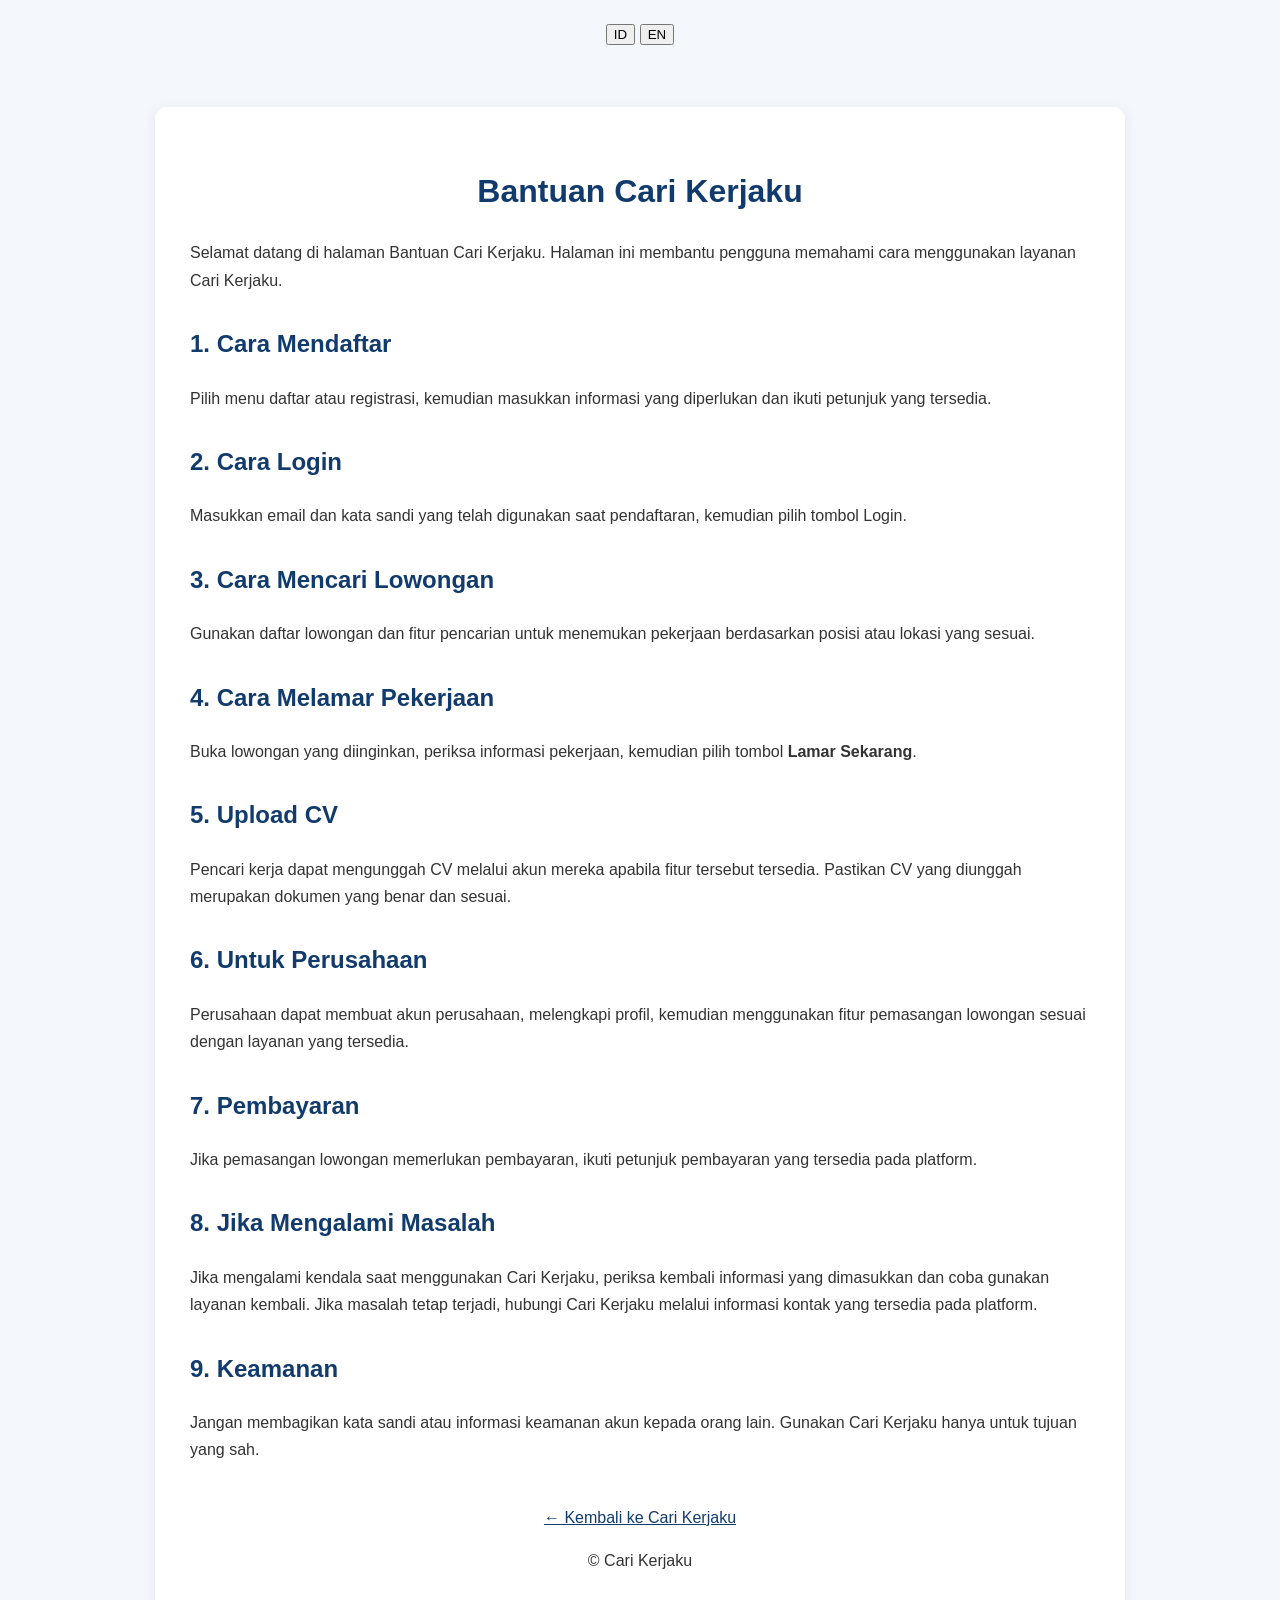
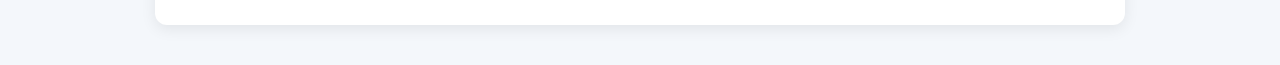
==== bantuan.html @ db0b3dc0 "Update bantuan.html" ====
<!DOCTYPE html>
<html lang="id">
<head>
  <meta charset="UTF-8">
  <meta name="viewport" content="width=device-width, initial-scale=1.0">
  <title>Bantuan - Cari Kerjaku</title>

  <style>
    body {
      font-family: Arial, sans-serif;
      line-height: 1.7;
      margin: 0;
      padding: 0;
      background: #f4f7fb;
      color: #333;
    }

    .container {
      max-width: 900px;
      margin: 40px auto;
      background: white;
      padding: 35px;
      border-radius: 12px;
      box-shadow: 0 4px 15px rgba(0,0,0,0.08);
    }

    h1 {
      color: #123b6d;
      text-align: center;
    }

    h2 {
      color: #123b6d;
      margin-top: 30px;
    }

    a {
      color: #123b6d;
    }
  </style>
</head>

<body>
<div style="text-align:center; padding:20px;">
  <button onclick="setHelpLanguage('id')">ID</button>
  <button onclick="setHelpLanguage('en')">EN</button>
</div>
  
  <div class="container">

    <h1>Bantuan Cari Kerjaku</h1>

    <p>
      Selamat datang di halaman Bantuan Cari Kerjaku.
      Halaman ini membantu pengguna memahami cara menggunakan
      layanan Cari Kerjaku.
    </p>

    <h2>1. Cara Mendaftar</h2>

    <p>
      Pilih menu daftar atau registrasi, kemudian masukkan informasi
      yang diperlukan dan ikuti petunjuk yang tersedia.
    </p>

    <h2>2. Cara Login</h2>

    <p>
      Masukkan email dan kata sandi yang telah digunakan saat
      pendaftaran, kemudian pilih tombol Login.
    </p>

    <h2>3. Cara Mencari Lowongan</h2>

    <p>
      Gunakan daftar lowongan dan fitur pencarian untuk menemukan
      pekerjaan berdasarkan posisi atau lokasi yang sesuai.
    </p>

    <h2>4. Cara Melamar Pekerjaan</h2>

    <p>
      Buka lowongan yang diinginkan, periksa informasi pekerjaan,
      kemudian pilih tombol <strong>Lamar Sekarang</strong>.
    </p>

    <h2>5. Upload CV</h2>

    <p>
      Pencari kerja dapat mengunggah CV melalui akun mereka apabila
      fitur tersebut tersedia. Pastikan CV yang diunggah merupakan
      dokumen yang benar dan sesuai.
    </p>

    <h2>6. Untuk Perusahaan</h2>

    <p>
      Perusahaan dapat membuat akun perusahaan, melengkapi profil,
      kemudian menggunakan fitur pemasangan lowongan sesuai dengan
      layanan yang tersedia.
    </p>

    <h2>7. Pembayaran</h2>

    <p>
      Jika pemasangan lowongan memerlukan pembayaran, ikuti petunjuk
      pembayaran yang tersedia pada platform.
    </p>

    <h2>8. Jika Mengalami Masalah</h2>

    <p>
      Jika mengalami kendala saat menggunakan Cari Kerjaku, periksa
      kembali informasi yang dimasukkan dan coba gunakan layanan
      kembali. Jika masalah tetap terjadi, hubungi Cari Kerjaku
      melalui informasi kontak yang tersedia pada platform.
    </p>

    <h2>9. Keamanan</h2>

    <p>
      Jangan membagikan kata sandi atau informasi keamanan akun kepada
      orang lain. Gunakan Cari Kerjaku hanya untuk tujuan yang sah.
    </p>

    <p style="margin-top:40px; text-align:center;">
      <a href="index.html">← Kembali ke Cari Kerjaku</a>
    </p>

    <p style="text-align:center;">
      © Cari Kerjaku
    </p>

  </div>
  <script>
function translateHelp() {
  const language = localStorage.getItem("siteLanguage") || "id";

  if (language === "en") {
    document.documentElement.lang = "en";

    const h1 = document.querySelector("h1");
    const h2 = document.querySelectorAll("h2");
    const p = document.querySelectorAll(".container > p");

    h1.textContent = "Cari Kerjaku Help";

    h2[0].textContent = "1. How to Register";
    h2[1].textContent = "2. How to Login";
    h2[2].textContent = "3. How to Search for Jobs";
    h2[3].textContent = "4. How to Apply for a Job";
    h2[4].textContent = "5. Upload CV";
    h2[5].textContent = "6. For Companies";
    h2[6].textContent = "7. Payment";
    h2[7].textContent = "8. If You Experience a Problem";
    h2[8].textContent = "9. Security";

    p[0].textContent = "Welcome to the Cari Kerjaku Help page. This page helps users understand how to use Cari Kerjaku services.";

    p[1].textContent = "Select the register or sign-up menu, then enter the required information and follow the available instructions.";

    p[2].textContent = "Enter the email address and password used during registration, then select the Login button.";

    p[3].textContent = "Use the job listings and search feature to find jobs based on a suitable position or location.";

    p[4].innerHTML = "Open the desired job listing, review the job information, then select the <strong>Apply Now</strong> button.";

    p[5].textContent = "Job seekers can upload their CV through their account if this feature is available. Make sure the uploaded CV is the correct and appropriate document.";

    p[6].textContent = "Companies can create a company account, complete their profile, and use the job posting feature according to the available services.";

    p[7].textContent = "If posting a job requires payment, follow the payment instructions available on the platform.";

    p[8].textContent = "If you experience any issues while using Cari Kerjaku, check the information you entered and try using the service again. If the problem persists, contact Cari Kerjaku through the contact information available on the platform.";

    p[9].textContent = "Do not share your password or account security information with others. Use Cari Kerjaku only for legitimate purposes.";

    p[10].innerHTML = '<a href="index.html">← Back to Cari Kerjaku</a>';

    p[11].textContent = "© Cari Kerjaku";
  }
}

translateHelp();
</script>

</body>
</html>
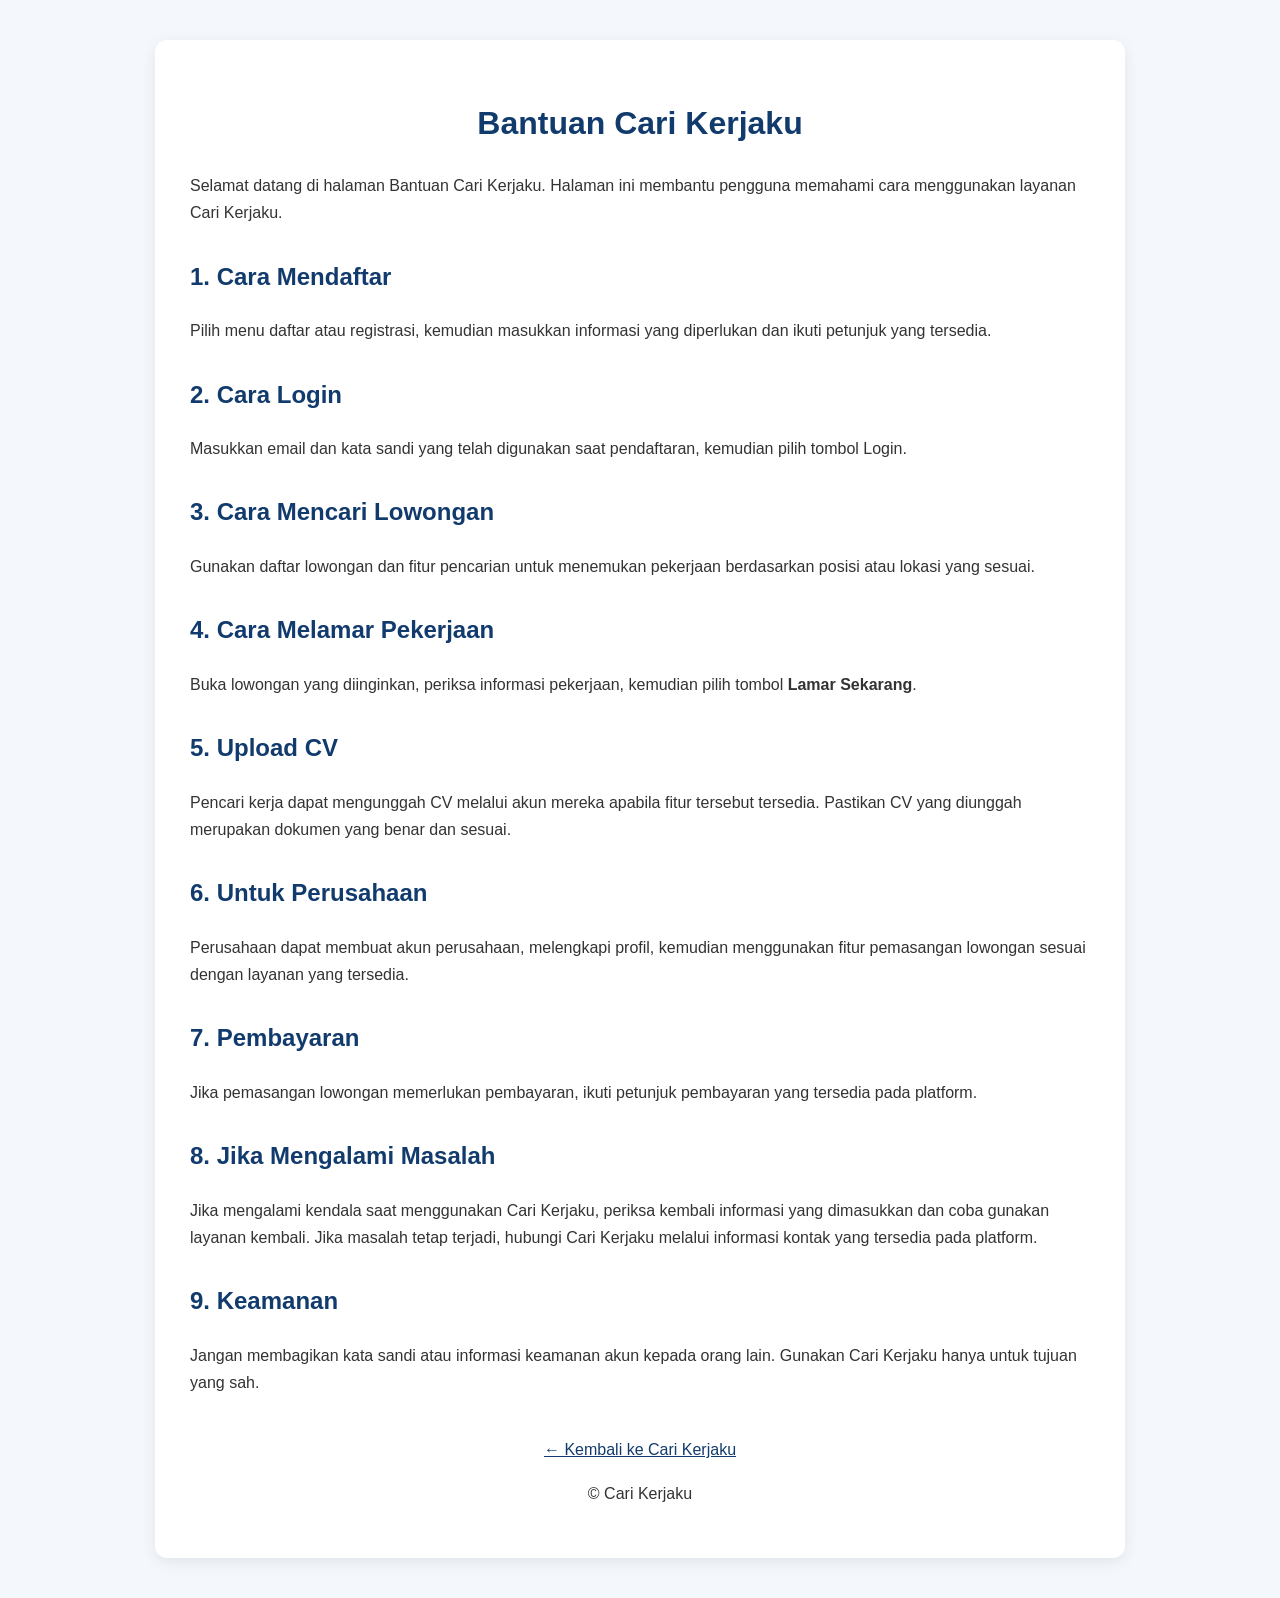
==== commit 9484ad17: "Update bantuan.html" ====
--- a/bantuan.html
+++ b/bantuan.html
@@ -41,10 +41,7 @@
 </head>
 
 <body>
-<div style="text-align:center; padding:20px;">
-  <button onclick="setHelpLanguage('id')">ID</button>
-  <button onclick="setHelpLanguage('en')">EN</button>
-</div>
+
   
   <div class="container">
 
@@ -131,58 +128,8 @@
       © Cari Kerjaku
     </p>
 
+
   </div>
-  <script>
-function translateHelp() {
-  const language = localStorage.getItem("siteLanguage") || "id";
-
-  if (language === "en") {
-    document.documentElement.lang = "en";
-
-    const h1 = document.querySelector("h1");
-    const h2 = document.querySelectorAll("h2");
-    const p = document.querySelectorAll(".container > p");
-
-    h1.textContent = "Cari Kerjaku Help";
-
-    h2[0].textContent = "1. How to Register";
-    h2[1].textContent = "2. How to Login";
-    h2[2].textContent = "3. How to Search for Jobs";
-    h2[3].textContent = "4. How to Apply for a Job";
-    h2[4].textContent = "5. Upload CV";
-    h2[5].textContent = "6. For Companies";
-    h2[6].textContent = "7. Payment";
-    h2[7].textContent = "8. If You Experience a Problem";
-    h2[8].textContent = "9. Security";
-
-    p[0].textContent = "Welcome to the Cari Kerjaku Help page. This page helps users understand how to use Cari Kerjaku services.";
-
-    p[1].textContent = "Select the register or sign-up menu, then enter the required information and follow the available instructions.";
-
-    p[2].textContent = "Enter the email address and password used during registration, then select the Login button.";
-
-    p[3].textContent = "Use the job listings and search feature to find jobs based on a suitable position or location.";
-
-    p[4].innerHTML = "Open the desired job listing, review the job information, then select the <strong>Apply Now</strong> button.";
-
-    p[5].textContent = "Job seekers can upload their CV through their account if this feature is available. Make sure the uploaded CV is the correct and appropriate document.";
-
-    p[6].textContent = "Companies can create a company account, complete their profile, and use the job posting feature according to the available services.";
-
-    p[7].textContent = "If posting a job requires payment, follow the payment instructions available on the platform.";
-
-    p[8].textContent = "If you experience any issues while using Cari Kerjaku, check the information you entered and try using the service again. If the problem persists, contact Cari Kerjaku through the contact information available on the platform.";
-
-    p[9].textContent = "Do not share your password or account security information with others. Use Cari Kerjaku only for legitimate purposes.";
-
-    p[10].innerHTML = '<a href="index.html">← Back to Cari Kerjaku</a>';
-
-    p[11].textContent = "© Cari Kerjaku";
-  }
-}
-
-translateHelp();
-</script>
 
 </body>
 </html>
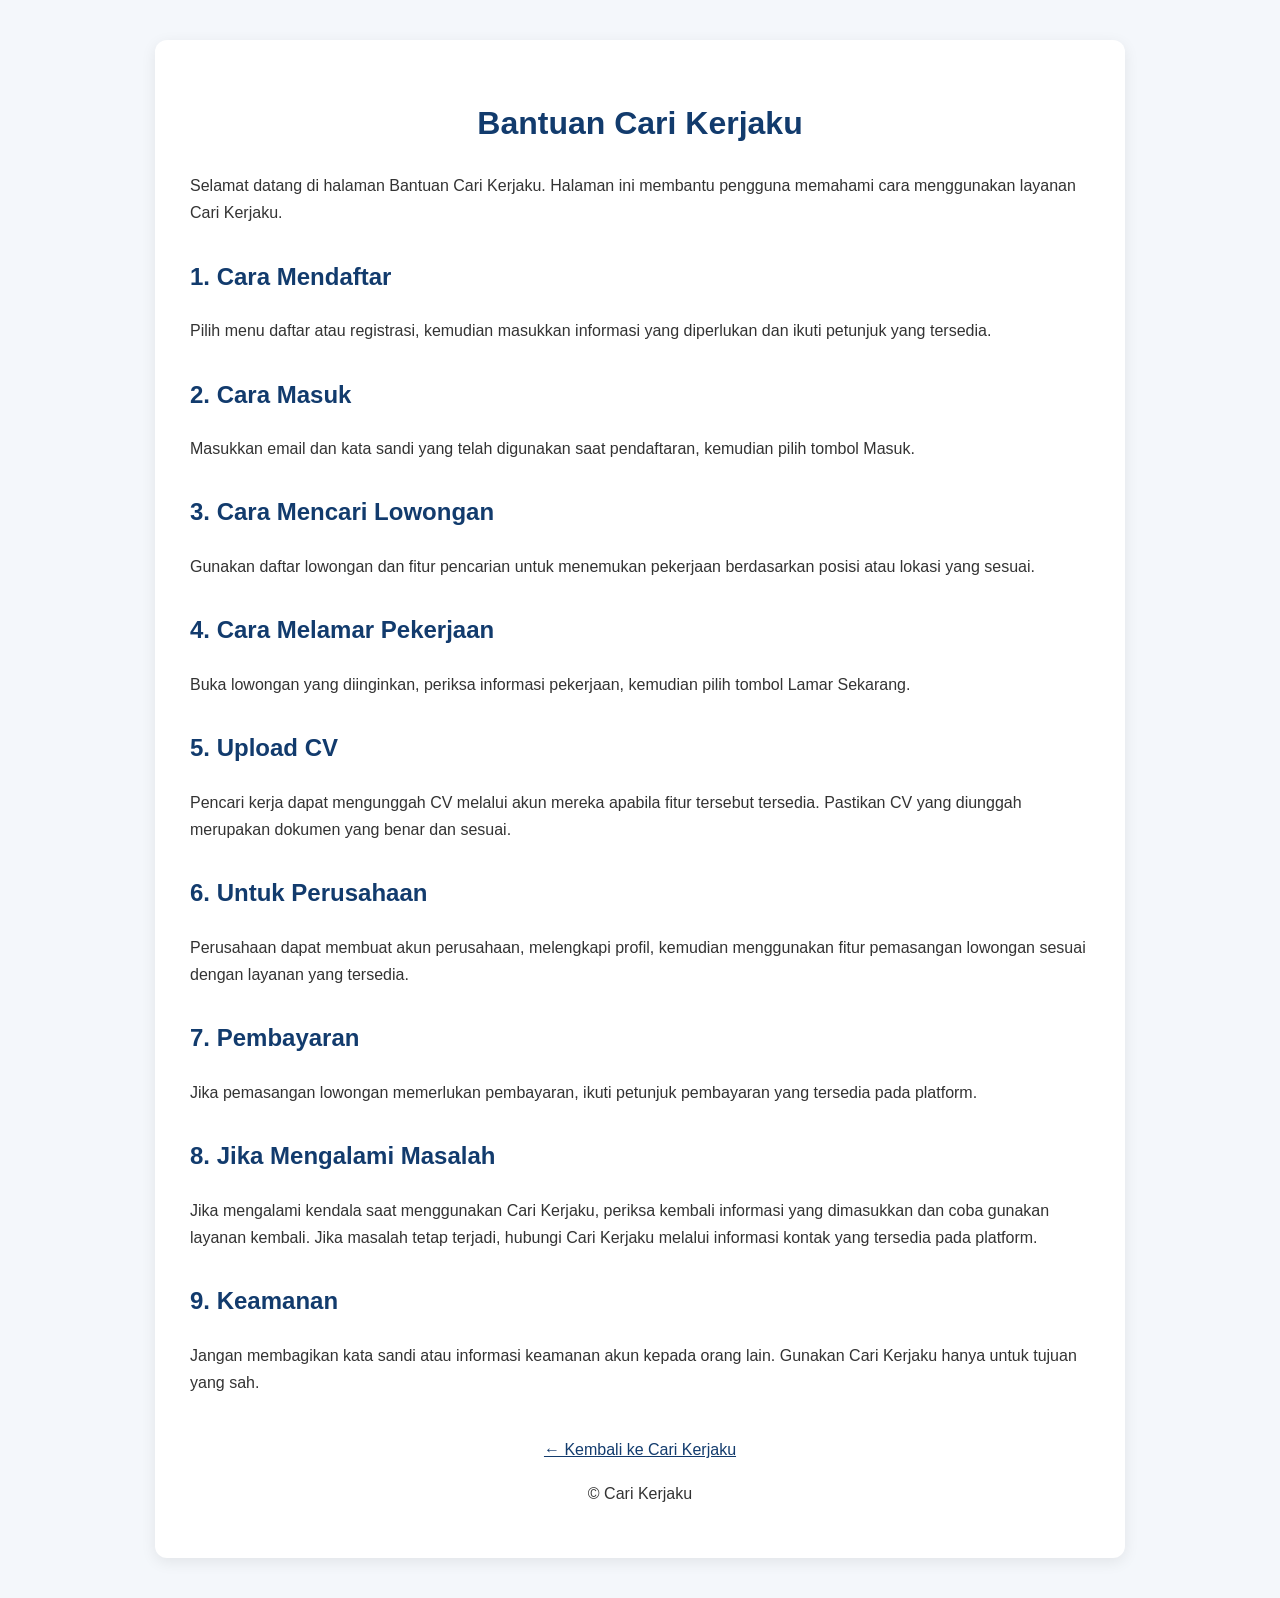
==== commit 4ba8d27f: "Update bantuan.html" ====
--- a/bantuan.html
+++ b/bantuan.html
@@ -42,94 +42,235 @@
 
 <body>
 
-  
   <div class="container">
 
-    <h1>Bantuan Cari Kerjaku</h1>
-
-    <p>
-      Selamat datang di halaman Bantuan Cari Kerjaku.
-      Halaman ini membantu pengguna memahami cara menggunakan
-      layanan Cari Kerjaku.
-    </p>
-
-    <h2>1. Cara Mendaftar</h2>
-
-    <p>
-      Pilih menu daftar atau registrasi, kemudian masukkan informasi
-      yang diperlukan dan ikuti petunjuk yang tersedia.
-    </p>
-
-    <h2>2. Cara Login</h2>
-
-    <p>
-      Masukkan email dan kata sandi yang telah digunakan saat
-      pendaftaran, kemudian pilih tombol Login.
-    </p>
-
-    <h2>3. Cara Mencari Lowongan</h2>
-
-    <p>
-      Gunakan daftar lowongan dan fitur pencarian untuk menemukan
-      pekerjaan berdasarkan posisi atau lokasi yang sesuai.
-    </p>
-
-    <h2>4. Cara Melamar Pekerjaan</h2>
-
-    <p>
-      Buka lowongan yang diinginkan, periksa informasi pekerjaan,
-      kemudian pilih tombol <strong>Lamar Sekarang</strong>.
-    </p>
-
-    <h2>5. Upload CV</h2>
-
-    <p>
-      Pencari kerja dapat mengunggah CV melalui akun mereka apabila
-      fitur tersebut tersedia. Pastikan CV yang diunggah merupakan
-      dokumen yang benar dan sesuai.
-    </p>
-
-    <h2>6. Untuk Perusahaan</h2>
-
-    <p>
-      Perusahaan dapat membuat akun perusahaan, melengkapi profil,
-      kemudian menggunakan fitur pemasangan lowongan sesuai dengan
-      layanan yang tersedia.
-    </p>
-
-    <h2>7. Pembayaran</h2>
-
-    <p>
-      Jika pemasangan lowongan memerlukan pembayaran, ikuti petunjuk
-      pembayaran yang tersedia pada platform.
-    </p>
-
-    <h2>8. Jika Mengalami Masalah</h2>
-
-    <p>
-      Jika mengalami kendala saat menggunakan Cari Kerjaku, periksa
-      kembali informasi yang dimasukkan dan coba gunakan layanan
-      kembali. Jika masalah tetap terjadi, hubungi Cari Kerjaku
-      melalui informasi kontak yang tersedia pada platform.
-    </p>
-
-    <h2>9. Keamanan</h2>
-
-    <p>
-      Jangan membagikan kata sandi atau informasi keamanan akun kepada
-      orang lain. Gunakan Cari Kerjaku hanya untuk tujuan yang sah.
-    </p>
-
-    <p style="margin-top:40px; text-align:center;">
-      <a href="index.html">← Kembali ke Cari Kerjaku</a>
-    </p>
-
-    <p style="text-align:center;">
-      © Cari Kerjaku
-    </p>
-
+<h1 id="helpTitle">Bantuan Cari Kerjaku</h1>
+
+<p id="helpIntro">
+  Selamat datang di halaman Bantuan Cari Kerjaku.
+  Halaman ini membantu pengguna memahami cara menggunakan
+  layanan Cari Kerjaku.
+</p>
+
+<h2 id="help1Title">1. Cara Mendaftar</h2>
+
+<p id="help1Text">
+  Pilih menu daftar atau registrasi, kemudian masukkan informasi
+  yang diperlukan dan ikuti petunjuk yang tersedia.
+</p>
+
+<h2 id="help2Title">2. Cara Login</h2>
+
+<p id="help2Text">
+  Masukkan email dan kata sandi yang telah digunakan saat
+  pendaftaran, kemudian pilih tombol Login.
+</p>
+
+<h2 id="help3Title">3. Cara Mencari Lowongan</h2>
+
+<p id="help3Text">
+  Gunakan daftar lowongan dan fitur pencarian untuk menemukan
+  pekerjaan berdasarkan posisi atau lokasi yang sesuai.
+</p>
+
+<h2 id="help4Title">4. Cara Melamar Pekerjaan</h2>
+
+<p id="help4Text">
+  Buka lowongan yang diinginkan, periksa informasi pekerjaan,
+  kemudian pilih tombol <strong>Lamar Sekarang</strong>.
+</p>
+
+<h2 id="help5Title">5. Upload CV</h2>
+
+<p id="help5Text">
+  Pencari kerja dapat mengunggah CV melalui akun mereka apabila
+  fitur tersebut tersedia. Pastikan CV yang diunggah merupakan
+  dokumen yang benar dan sesuai.
+</p>
+
+<h2 id="help6Title">6. Untuk Perusahaan</h2>
+
+<p id="help6Text">
+  Perusahaan dapat membuat akun perusahaan, melengkapi profil,
+  kemudian menggunakan fitur pemasangan lowongan sesuai dengan
+  layanan yang tersedia.
+</p>
+
+<h2 id="help7Title">7. Pembayaran</h2>
+
+<p id="help7Text">
+  Jika pemasangan lowongan memerlukan pembayaran, ikuti petunjuk
+  pembayaran yang tersedia pada platform.
+</p>
+
+<h2 id="help8Title">8. Jika Mengalami Masalah</h2>
+
+<p id="help8Text">
+  Jika mengalami kendala saat menggunakan Cari Kerjaku, periksa
+  kembali informasi yang dimasukkan dan coba gunakan layanan
+  kembali. Jika masalah tetap terjadi, hubungi Cari Kerjaku
+  melalui informasi kontak yang tersedia pada platform.
+</p>
+
+<h2 id="help9Title">9. Keamanan</h2>
+
+<p id="help9Text">
+  Jangan membagikan kata sandi atau informasi keamanan akun kepada
+  orang lain. Gunakan Cari Kerjaku hanya untuk tujuan yang sah.
+</p>
+
+<p style="margin-top:40px; text-align:center;">
+  <a id="helpBackLink" href="index.html">← Kembali ke Cari Kerjaku</a>
+</p>
+
+<p id="helpCopyright" style="text-align:center;">
+  © Cari Kerjaku
+</p>
 
   </div>
+
+  <script>
+
+    function translateHelpPage() {
+
+      const language = localStorage.getItem("siteLanguage") || "id";
+
+      const translations = {
+
+        id: {
+          helpTitle: "Bantuan Cari Kerjaku",
+
+          helpIntro:
+            "Selamat datang di halaman Bantuan Cari Kerjaku. Halaman ini membantu pengguna memahami cara menggunakan layanan Cari Kerjaku.",
+
+          help1Title: "1. Cara Mendaftar",
+          help1Text:
+            "Pilih menu daftar atau registrasi, kemudian masukkan informasi yang diperlukan dan ikuti petunjuk yang tersedia.",
+
+          help2Title: "2. Cara Login",
+          help2Text:
+            "Masukkan email dan kata sandi yang telah digunakan saat pendaftaran, kemudian pilih tombol Login.",
+
+          help3Title: "3. Cara Mencari Lowongan",
+          help3Text:
+            "Gunakan daftar lowongan dan fitur pencarian untuk menemukan pekerjaan berdasarkan posisi atau lokasi yang sesuai.",
+
+          help4Title: "4. Cara Melamar Pekerjaan",
+          help4Text:
+            "Buka lowongan yang diinginkan, periksa informasi pekerjaan, kemudian pilih tombol Lamar Sekarang.",
+
+          help5Title: "5. Upload CV",
+          help5Text:
+            "Pencari kerja dapat mengunggah CV melalui akun mereka apabila fitur tersebut tersedia. Pastikan CV yang diunggah merupakan dokumen yang benar dan sesuai.",
+
+          help6Title: "6. Untuk Perusahaan",
+          help6Text:
+            "Perusahaan dapat membuat akun perusahaan, melengkapi profil, kemudian menggunakan fitur pemasangan lowongan sesuai dengan layanan yang tersedia.",
+
+          help7Title: "7. Pembayaran",
+          help7Text:
+            "Jika pemasangan lowongan memerlukan pembayaran, ikuti petunjuk pembayaran yang tersedia pada platform.",
+
+          help8Title: "8. Jika Mengalami Masalah",
+          help8Text:
+            "Jika mengalami kendala saat menggunakan Cari Kerjaku, periksa kembali informasi yang dimasukkan dan coba gunakan layanan kembali. Jika masalah tetap terjadi, hubungi Cari Kerjaku melalui informasi kontak yang tersedia pada platform.",
+
+          help9Title: "9. Keamanan",
+          help9Text:
+            "Jangan membagikan kata sandi atau informasi keamanan akun kepada orang lain. Gunakan Cari Kerjaku hanya untuk tujuan yang sah.",
+
+          helpBackLink: "← Kembali ke Cari Kerjaku",
+          helpCopyright: "© Cari Kerjaku"
+        },
+
+        en: {
+          helpTitle: "Cari Kerjaku Help",
+
+          helpIntro:
+            "Welcome to the Cari Kerjaku Help page. This page helps users understand how to use the Cari Kerjaku service.",
+
+          help1Title: "1. How to Register",
+          help1Text:
+            "Select the registration or sign-up menu, enter the required information, and follow the instructions provided.",
+
+          help2Title: "2. How to Login",
+          help2Text:
+            "Enter the email address and password used during registration, then select the Login button.",
+
+          help3Title: "3. How to Search for Jobs",
+          help3Text:
+            "Use the job listings and search feature to find jobs based on a suitable position or location.",
+
+          help4Title: "4. How to Apply for a Job",
+          help4Text:
+            "Open the desired job listing, review the job information, then select the Apply Now button.",
+
+          help5Title: "5. Upload CV",
+          help5Text:
+            "Job seekers can upload their CV through their account when this feature is available. Make sure the uploaded CV is the correct and appropriate document.",
+
+          help6Title: "6. For Companies",
+          help6Text:
+            "Companies can create a company account, complete their profile, and use the job posting feature according to the services available.",
+
+          help7Title: "7. Payment",
+          help7Text:
+            "If posting a job requires payment, follow the payment instructions provided on the platform.",
+
+          help8Title: "8. If You Experience a Problem",
+          help8Text:
+            "If you experience any issues while using Cari Kerjaku, check the information you entered and try using the service again. If the problem persists, contact Cari Kerjaku through the contact information available on the platform.",
+
+          help9Title: "9. Security",
+          help9Text:
+            "Do not share your password or account security information with anyone else. Use Cari Kerjaku only for legitimate purposes.",
+
+          helpBackLink: "← Back to Cari Kerjaku",
+          helpCopyright: "© Cari Kerjaku"
+        }
+      };
+
+      const text = translations[language] || translations.id;
+
+      document.getElementById("helpTitle").textContent = text.helpTitle;
+      document.getElementById("helpIntro").textContent = text.helpIntro;
+
+      document.getElementById("help1Title").textContent = text.help1Title;
+      document.getElementById("help1Text").textContent = text.help1Text;
+
+      document.getElementById("help2Title").textContent = text.help2Title;
+      document.getElementById("help2Text").textContent = text.help2Text;
+
+      document.getElementById("help3Title").textContent = text.help3Title;
+      document.getElementById("help3Text").textContent = text.help3Text;
+
+      document.getElementById("help4Title").textContent = text.help4Title;
+      document.getElementById("help4Text").textContent = text.help4Text;
+
+      document.getElementById("help5Title").textContent = text.help5Title;
+      document.getElementById("help5Text").textContent = text.help5Text;
+
+      document.getElementById("help6Title").textContent = text.help6Title;
+      document.getElementById("help6Text").textContent = text.help6Text;
+
+      document.getElementById("help7Title").textContent = text.help7Title;
+      document.getElementById("help7Text").textContent = text.help7Text;
+
+      document.getElementById("help8Title").textContent = text.help8Title;
+      document.getElementById("help8Text").textContent = text.help8Text;
+
+      document.getElementById("help9Title").textContent = text.help9Title;
+      document.getElementById("help9Text").textContent = text.help9Text;
+
+      document.getElementById("helpBackLink").textContent = text.helpBackLink;
+      document.getElementById("helpCopyright").textContent = text.helpCopyright;
+    }
+
+    document.addEventListener("DOMContentLoaded", translateHelpPage);
+
+  </script>
+
+  <script src="language.js"></script>
 
 </body>
 </html>
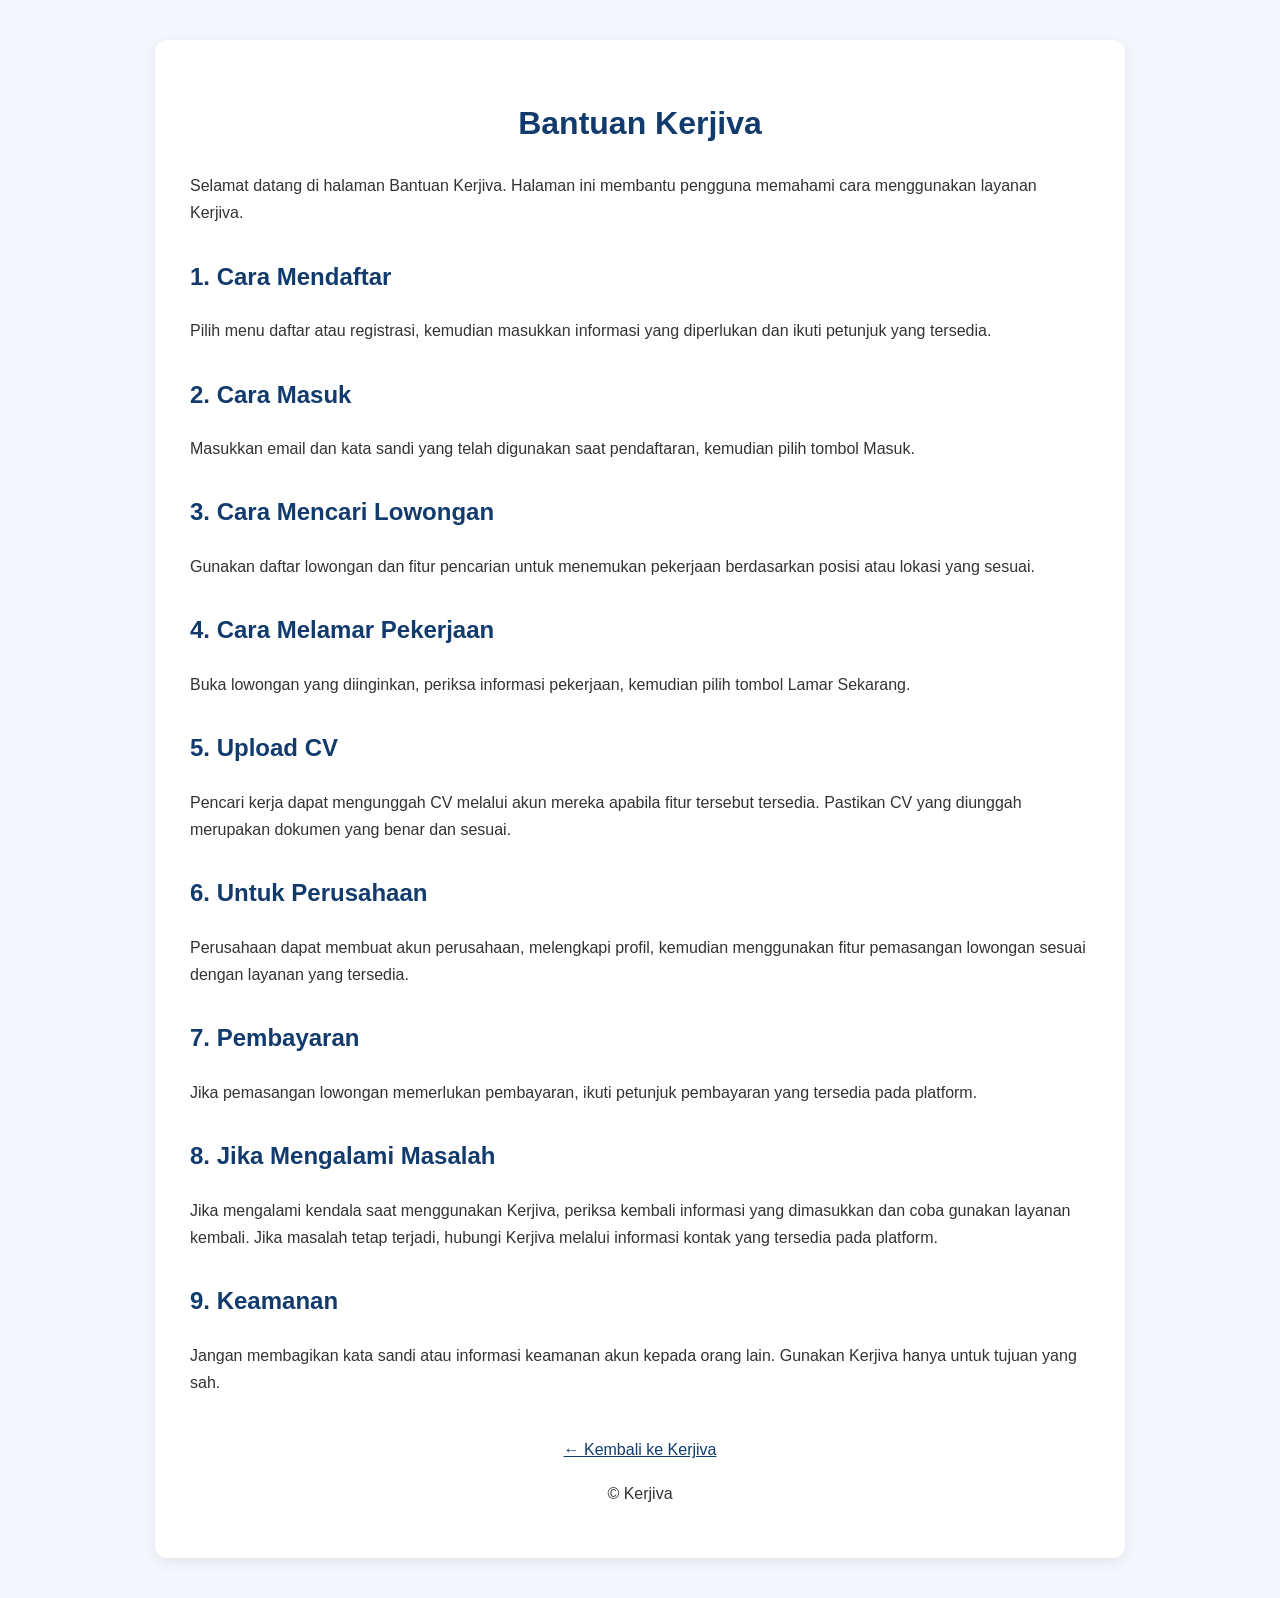
==== commit 89d79480: "Update bantuan.html" ====
--- a/bantuan.html
+++ b/bantuan.html
@@ -3,7 +3,7 @@
 <head>
   <meta charset="UTF-8">
   <meta name="viewport" content="width=device-width, initial-scale=1.0">
-  <title>Bantuan - Cari Kerjaku</title>
+  <title>Bantuan - Kerjiva</title>
 
   <style>
     body {
@@ -44,12 +44,12 @@
 
   <div class="container">
 
-<h1 id="helpTitle">Bantuan Cari Kerjaku</h1>
+<h1 id="helpTitle">Bantuan Kerjiva</h1>
 
 <p id="helpIntro">
-  Selamat datang di halaman Bantuan Cari Kerjaku.
+  Selamat datang di halaman Bantuan Kerjiva.
   Halaman ini membantu pengguna memahami cara menggunakan
-  layanan Cari Kerjaku.
+  layanan Kerjiva.
 </p>
 
 <h2 id="help1Title">1. Cara Mendaftar</h2>
@@ -106,9 +106,9 @@
 <h2 id="help8Title">8. Jika Mengalami Masalah</h2>
 
 <p id="help8Text">
-  Jika mengalami kendala saat menggunakan Cari Kerjaku, periksa
+  Jika mengalami kendala saat menggunakan Kerjiva, periksa
   kembali informasi yang dimasukkan dan coba gunakan layanan
-  kembali. Jika masalah tetap terjadi, hubungi Cari Kerjaku
+  kembali. Jika masalah tetap terjadi, hubungi Kerjiva
   melalui informasi kontak yang tersedia pada platform.
 </p>
 
@@ -116,15 +116,15 @@
 
 <p id="help9Text">
   Jangan membagikan kata sandi atau informasi keamanan akun kepada
-  orang lain. Gunakan Cari Kerjaku hanya untuk tujuan yang sah.
+  orang lain.Gunakan Kerjiva hanya untuk tujuan yang sah.
 </p>
 
 <p style="margin-top:40px; text-align:center;">
-  <a id="helpBackLink" href="index.html">← Kembali ke Cari Kerjaku</a>
+  <a id="helpBackLink" href="index.html">← Kembali ke Kerjiva</a>
 </p>
 
 <p id="helpCopyright" style="text-align:center;">
-  © Cari Kerjaku
+ © Kerjiva
 </p>
 
   </div>
@@ -138,10 +138,10 @@
       const translations = {
 
         id: {
-          helpTitle: "Bantuan Cari Kerjaku",
-
-          helpIntro:
-            "Selamat datang di halaman Bantuan Cari Kerjaku. Halaman ini membantu pengguna memahami cara menggunakan layanan Cari Kerjaku.",
+         helpTitle: "Bantuan Kerjiva",
+
+         helpIntro:
+           "Selamat datang di halaman Bantuan Kerjiva. Halaman ini membantu pengguna memahami cara menggunakan layanan Kerjiva.",
 
           help1Title: "1. Cara Mendaftar",
           help1Text:
@@ -173,21 +173,19 @@
 
           help8Title: "8. Jika Mengalami Masalah",
           help8Text:
-            "Jika mengalami kendala saat menggunakan Cari Kerjaku, periksa kembali informasi yang dimasukkan dan coba gunakan layanan kembali. Jika masalah tetap terjadi, hubungi Cari Kerjaku melalui informasi kontak yang tersedia pada platform.",
-
+            "Jika mengalami kendala saat menggunakan Kerjiva, periksa kembali informasi yang dimasukkan dan coba gunakan layanan kembali. Jika masalah tetap terjadi, hubungi Kerjiva melalui informasi kontak yang tersedia pada platform.",
           help9Title: "9. Keamanan",
           help9Text:
-            "Jangan membagikan kata sandi atau informasi keamanan akun kepada orang lain. Gunakan Cari Kerjaku hanya untuk tujuan yang sah.",
-
-          helpBackLink: "← Kembali ke Cari Kerjaku",
-          helpCopyright: "© Cari Kerjaku"
+             "Jangan membagikan kata sandi atau informasi keamanan akun kepada orang lain. Gunakan Kerjiva hanya untuk tujuan yang sah.",
+          helpBackLink: "← Kembali ke Kerjiva",
+          helpCopyright: "© Kerjiva"
         },
 
         en: {
-          helpTitle: "Cari Kerjaku Help",
-
-          helpIntro:
-            "Welcome to the Cari Kerjaku Help page. This page helps users understand how to use the Cari Kerjaku service.",
+          helpTitle: "Kerjiva Help",
+
+         helpIntro:
+            "Welcome to the Kerjiva Help page. This page helps users understand how to use the Kerjiva service.",
 
           help1Title: "1. How to Register",
           help1Text:
@@ -218,15 +216,14 @@
             "If posting a job requires payment, follow the payment instructions provided on the platform.",
 
           help8Title: "8. If You Experience a Problem",
-          help8Text:
-            "If you experience any issues while using Cari Kerjaku, check the information you entered and try using the service again. If the problem persists, contact Cari Kerjaku through the contact information available on the platform.",
-
+         help8Text:
+             "If you experience any issues while using Kerjiva, check the information you entered and try using the service again. If the problem persists, contact Kerjiva through the contact information available on the platform.",
           help9Title: "9. Security",
           help9Text:
-            "Do not share your password or account security information with anyone else. Use Cari Kerjaku only for legitimate purposes.",
-
-          helpBackLink: "← Back to Cari Kerjaku",
-          helpCopyright: "© Cari Kerjaku"
+             "Do not share your password or account security information with anyone else. Use Kerjiva only for legitimate purposes.",
+
+          helpBackLink: "← Back to Kerjiva",
+          helpCopyright: "© Kerjiva"
         }
       };
 
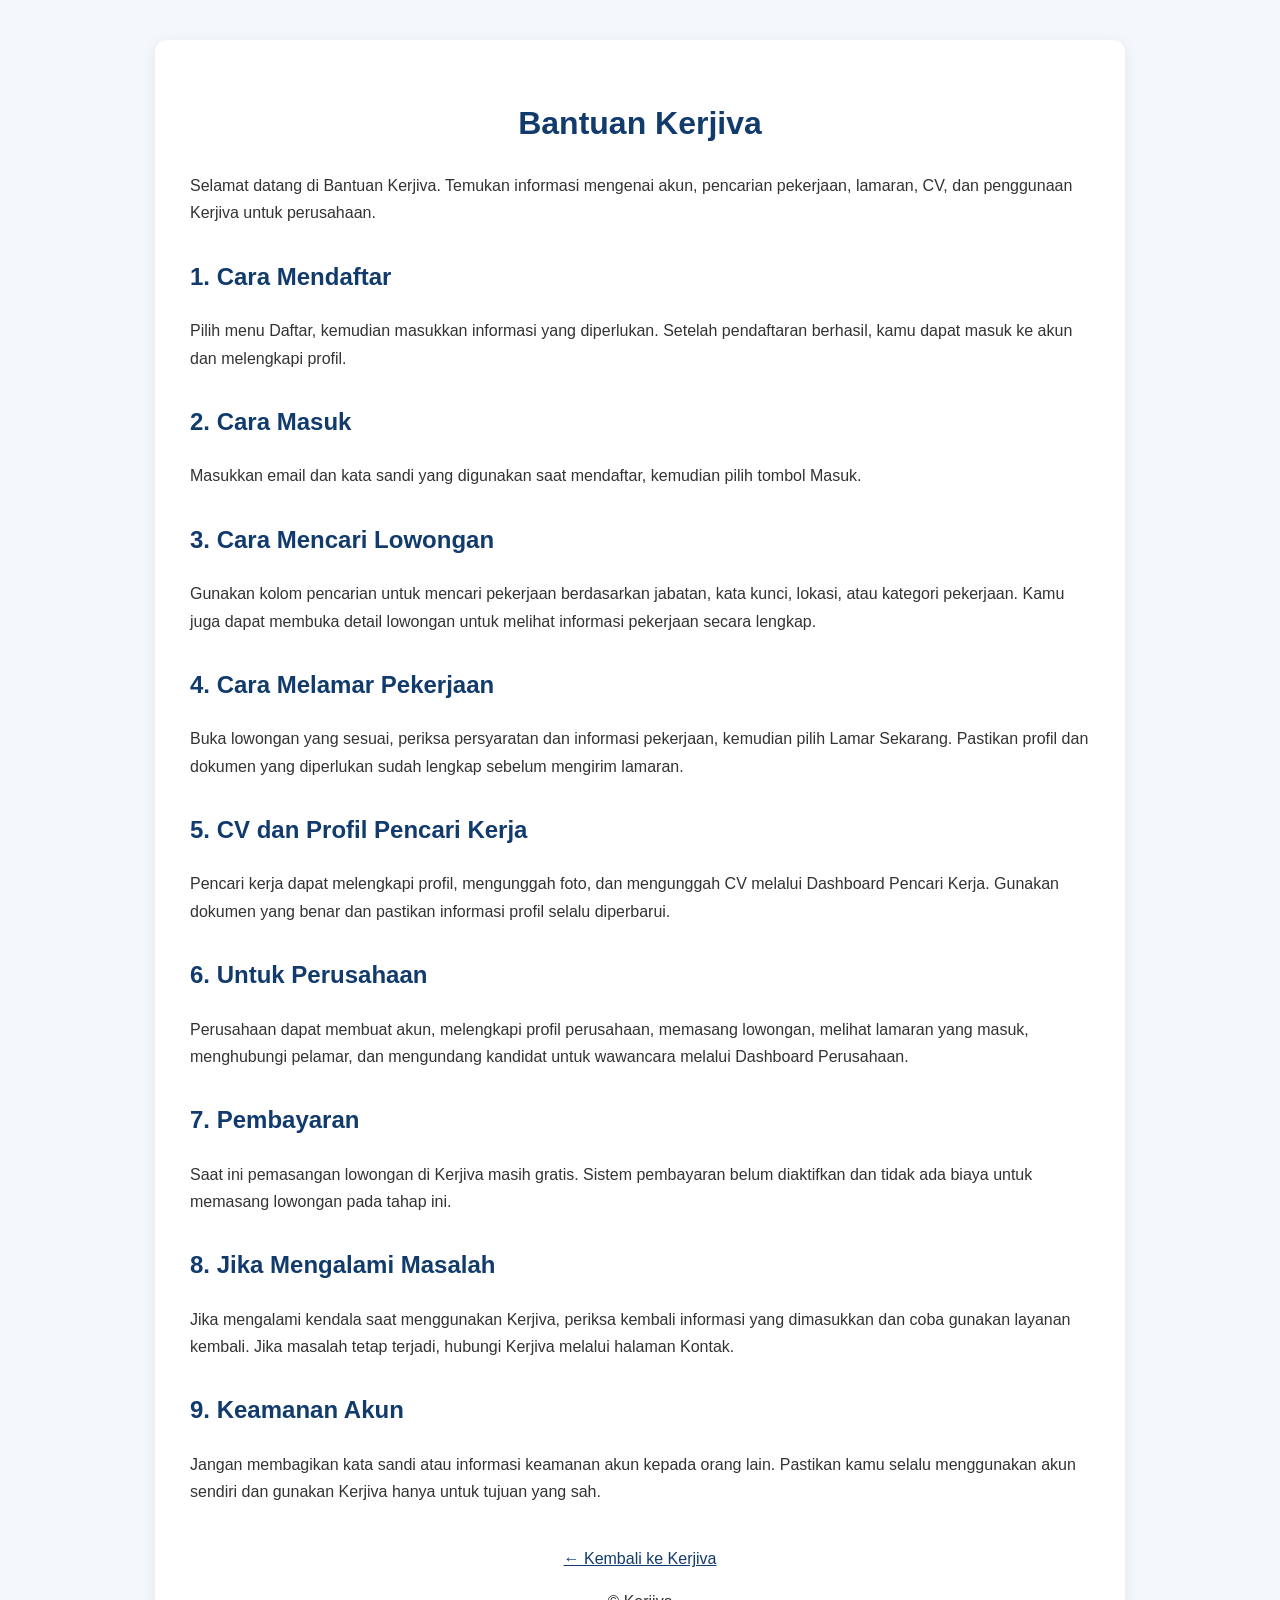
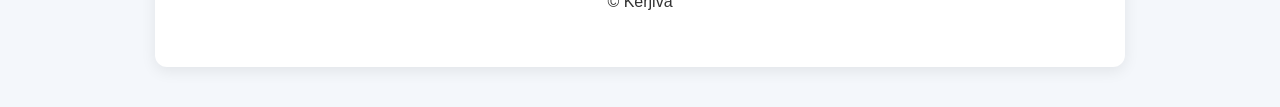
==== commit 1980a102: "Update bantuan.html" ====
--- a/bantuan.html
+++ b/bantuan.html
@@ -47,76 +47,77 @@
 <h1 id="helpTitle">Bantuan Kerjiva</h1>
 
 <p id="helpIntro">
-  Selamat datang di halaman Bantuan Kerjiva.
-  Halaman ini membantu pengguna memahami cara menggunakan
-  layanan Kerjiva.
+  Selamat datang di Bantuan Kerjiva. Temukan informasi mengenai akun,
+  pencarian pekerjaan, lamaran, CV, dan penggunaan Kerjiva untuk perusahaan.
 </p>
 
 <h2 id="help1Title">1. Cara Mendaftar</h2>
 
 <p id="help1Text">
-  Pilih menu daftar atau registrasi, kemudian masukkan informasi
-  yang diperlukan dan ikuti petunjuk yang tersedia.
+  Pilih menu Daftar, kemudian masukkan informasi yang diperlukan.
+  Setelah pendaftaran berhasil, kamu dapat masuk ke akun dan melengkapi profil.
 </p>
 
 <h2 id="help2Title">2. Cara Login</h2>
 
 <p id="help2Text">
-  Masukkan email dan kata sandi yang telah digunakan saat
-  pendaftaran, kemudian pilih tombol Login.
+  Masukkan email dan kata sandi yang digunakan saat mendaftar,
+  kemudian pilih tombol Masuk.
 </p>
 
 <h2 id="help3Title">3. Cara Mencari Lowongan</h2>
 
 <p id="help3Text">
-  Gunakan daftar lowongan dan fitur pencarian untuk menemukan
-  pekerjaan berdasarkan posisi atau lokasi yang sesuai.
+  Gunakan kolom pencarian untuk mencari pekerjaan berdasarkan jabatan,
+  kata kunci, lokasi, atau kategori pekerjaan. Kamu juga dapat membuka
+  detail lowongan untuk melihat informasi pekerjaan secara lengkap.
 </p>
 
 <h2 id="help4Title">4. Cara Melamar Pekerjaan</h2>
 
 <p id="help4Text">
-  Buka lowongan yang diinginkan, periksa informasi pekerjaan,
-  kemudian pilih tombol <strong>Lamar Sekarang</strong>.
-</p>
-
-<h2 id="help5Title">5. Upload CV</h2>
+  Buka lowongan yang sesuai, periksa persyaratan dan informasi pekerjaan,
+  kemudian pilih Lamar Sekarang. Pastikan profil dan dokumen yang diperlukan
+  sudah lengkap sebelum mengirim lamaran.
+</p>
+
+<h2 id="help5Title">5. CV dan Profil Pencari Kerja</h2>
 
 <p id="help5Text">
-  Pencari kerja dapat mengunggah CV melalui akun mereka apabila
-  fitur tersebut tersedia. Pastikan CV yang diunggah merupakan
-  dokumen yang benar dan sesuai.
+  Pencari kerja dapat melengkapi profil, mengunggah foto, dan mengunggah CV
+  melalui Dashboard Pencari Kerja. Gunakan dokumen yang benar dan pastikan
+  informasi profil selalu diperbarui.
 </p>
 
 <h2 id="help6Title">6. Untuk Perusahaan</h2>
 
 <p id="help6Text">
-  Perusahaan dapat membuat akun perusahaan, melengkapi profil,
-  kemudian menggunakan fitur pemasangan lowongan sesuai dengan
-  layanan yang tersedia.
+  Perusahaan dapat membuat akun, melengkapi profil perusahaan, memasang
+  lowongan, melihat lamaran yang masuk, menghubungi pelamar, dan mengundang
+  kandidat untuk wawancara melalui Dashboard Perusahaan.
 </p>
 
 <h2 id="help7Title">7. Pembayaran</h2>
 
 <p id="help7Text">
-  Jika pemasangan lowongan memerlukan pembayaran, ikuti petunjuk
-  pembayaran yang tersedia pada platform.
+  Saat ini pemasangan lowongan di Kerjiva masih gratis. Sistem pembayaran
+  belum diaktifkan dan tidak ada biaya untuk memasang lowongan pada tahap ini.
 </p>
 
 <h2 id="help8Title">8. Jika Mengalami Masalah</h2>
 
 <p id="help8Text">
-  Jika mengalami kendala saat menggunakan Kerjiva, periksa
-  kembali informasi yang dimasukkan dan coba gunakan layanan
-  kembali. Jika masalah tetap terjadi, hubungi Kerjiva
-  melalui informasi kontak yang tersedia pada platform.
-</p>
-
-<h2 id="help9Title">9. Keamanan</h2>
+  Jika mengalami kendala saat menggunakan Kerjiva, periksa kembali informasi
+  yang dimasukkan dan coba gunakan layanan kembali. Jika masalah tetap terjadi,
+  hubungi Kerjiva melalui halaman Kontak.
+</p>
+
+<h2 id="help9Title">9. Keamanan Akun</h2>
 
 <p id="help9Text">
-  Jangan membagikan kata sandi atau informasi keamanan akun kepada
-  orang lain.Gunakan Kerjiva hanya untuk tujuan yang sah.
+  Jangan membagikan kata sandi atau informasi keamanan akun kepada orang lain.
+  Pastikan kamu selalu menggunakan akun sendiri dan gunakan Kerjiva hanya untuk
+  tujuan yang sah.
 </p>
 
 <p style="margin-top:40px; text-align:center;">
@@ -135,98 +136,101 @@
 
       const language = localStorage.getItem("siteLanguage") || "id";
 
-      const translations = {
-
-        id: {
-         helpTitle: "Bantuan Kerjiva",
-
-         helpIntro:
-           "Selamat datang di halaman Bantuan Kerjiva. Halaman ini membantu pengguna memahami cara menggunakan layanan Kerjiva.",
-
-          help1Title: "1. Cara Mendaftar",
-          help1Text:
-            "Pilih menu daftar atau registrasi, kemudian masukkan informasi yang diperlukan dan ikuti petunjuk yang tersedia.",
-
-          help2Title: "2. Cara Login",
-          help2Text:
-            "Masukkan email dan kata sandi yang telah digunakan saat pendaftaran, kemudian pilih tombol Login.",
-
-          help3Title: "3. Cara Mencari Lowongan",
-          help3Text:
-            "Gunakan daftar lowongan dan fitur pencarian untuk menemukan pekerjaan berdasarkan posisi atau lokasi yang sesuai.",
-
-          help4Title: "4. Cara Melamar Pekerjaan",
-          help4Text:
-            "Buka lowongan yang diinginkan, periksa informasi pekerjaan, kemudian pilih tombol Lamar Sekarang.",
-
-          help5Title: "5. Upload CV",
-          help5Text:
-            "Pencari kerja dapat mengunggah CV melalui akun mereka apabila fitur tersebut tersedia. Pastikan CV yang diunggah merupakan dokumen yang benar dan sesuai.",
-
-          help6Title: "6. Untuk Perusahaan",
-          help6Text:
-            "Perusahaan dapat membuat akun perusahaan, melengkapi profil, kemudian menggunakan fitur pemasangan lowongan sesuai dengan layanan yang tersedia.",
-
-          help7Title: "7. Pembayaran",
-          help7Text:
-            "Jika pemasangan lowongan memerlukan pembayaran, ikuti petunjuk pembayaran yang tersedia pada platform.",
-
-          help8Title: "8. Jika Mengalami Masalah",
-          help8Text:
-            "Jika mengalami kendala saat menggunakan Kerjiva, periksa kembali informasi yang dimasukkan dan coba gunakan layanan kembali. Jika masalah tetap terjadi, hubungi Kerjiva melalui informasi kontak yang tersedia pada platform.",
-          help9Title: "9. Keamanan",
-          help9Text:
-             "Jangan membagikan kata sandi atau informasi keamanan akun kepada orang lain. Gunakan Kerjiva hanya untuk tujuan yang sah.",
-          helpBackLink: "← Kembali ke Kerjiva",
-          helpCopyright: "© Kerjiva"
-        },
-
-        en: {
-          helpTitle: "Kerjiva Help",
-
-         helpIntro:
-            "Welcome to the Kerjiva Help page. This page helps users understand how to use the Kerjiva service.",
-
-          help1Title: "1. How to Register",
-          help1Text:
-            "Select the registration or sign-up menu, enter the required information, and follow the instructions provided.",
-
-          help2Title: "2. How to Login",
-          help2Text:
-            "Enter the email address and password used during registration, then select the Login button.",
-
-          help3Title: "3. How to Search for Jobs",
-          help3Text:
-            "Use the job listings and search feature to find jobs based on a suitable position or location.",
-
-          help4Title: "4. How to Apply for a Job",
-          help4Text:
-            "Open the desired job listing, review the job information, then select the Apply Now button.",
-
-          help5Title: "5. Upload CV",
-          help5Text:
-            "Job seekers can upload their CV through their account when this feature is available. Make sure the uploaded CV is the correct and appropriate document.",
-
-          help6Title: "6. For Companies",
-          help6Text:
-            "Companies can create a company account, complete their profile, and use the job posting feature according to the services available.",
-
-          help7Title: "7. Payment",
-          help7Text:
-            "If posting a job requires payment, follow the payment instructions provided on the platform.",
-
-          help8Title: "8. If You Experience a Problem",
-         help8Text:
-             "If you experience any issues while using Kerjiva, check the information you entered and try using the service again. If the problem persists, contact Kerjiva through the contact information available on the platform.",
-          help9Title: "9. Security",
-          help9Text:
-             "Do not share your password or account security information with anyone else. Use Kerjiva only for legitimate purposes.",
-
-          helpBackLink: "← Back to Kerjiva",
-          helpCopyright: "© Kerjiva"
-        }
-      };
-
+     const translations = {
+
+  id: {
+    helpTitle: "Bantuan Kerjiva",
+
+    helpIntro:
+      "Selamat datang di Bantuan Kerjiva. Temukan informasi mengenai akun, pencarian pekerjaan, lamaran, CV, dan penggunaan Kerjiva untuk perusahaan.",
+
+    help1Title: "1. Cara Mendaftar",
+    help1Text:
+      "Pilih menu Daftar, kemudian masukkan informasi yang diperlukan. Setelah pendaftaran berhasil, kamu dapat masuk ke akun dan melengkapi profil.",
+
+    help2Title: "2. Cara Login",
+    help2Text:
+      "Masukkan email dan kata sandi yang digunakan saat mendaftar, kemudian pilih tombol Masuk.",
+
+    help3Title: "3. Cara Mencari Lowongan",
+    help3Text:
+      "Gunakan kolom pencarian untuk mencari pekerjaan berdasarkan jabatan, kata kunci, lokasi, atau kategori pekerjaan. Kamu juga dapat membuka detail lowongan untuk melihat informasi pekerjaan secara lengkap.",
+
+    help4Title: "4. Cara Melamar Pekerjaan",
+    help4Text:
+      "Buka lowongan yang sesuai, periksa persyaratan dan informasi pekerjaan, kemudian pilih Lamar Sekarang. Pastikan profil dan dokumen yang diperlukan sudah lengkap sebelum mengirim lamaran.",
+
+    help5Title: "5. CV dan Profil Pencari Kerja",
+    help5Text:
+      "Pencari kerja dapat melengkapi profil, mengunggah foto, dan mengunggah CV melalui Dashboard Pencari Kerja. Gunakan dokumen yang benar dan pastikan informasi profil selalu diperbarui.",
+
+    help6Title: "6. Untuk Perusahaan",
+    help6Text:
+      "Perusahaan dapat membuat akun, melengkapi profil perusahaan, memasang lowongan, melihat lamaran yang masuk, menghubungi pelamar, dan mengundang kandidat untuk wawancara melalui Dashboard Perusahaan.",
+
+    help7Title: "7. Pembayaran",
+    help7Text:
+      "Saat ini pemasangan lowongan di Kerjiva masih gratis. Sistem pembayaran belum diaktifkan dan tidak ada biaya untuk memasang lowongan pada tahap ini.",
+
+    help8Title: "8. Jika Mengalami Masalah",
+    help8Text:
+      "Jika mengalami kendala saat menggunakan Kerjiva, periksa kembali informasi yang dimasukkan dan coba gunakan layanan kembali. Jika masalah tetap terjadi, hubungi Kerjiva melalui halaman Kontak.",
+
+    help9Title: "9. Keamanan Akun",
+    help9Text:
+      "Jangan membagikan kata sandi atau informasi keamanan akun kepada orang lain. Pastikan kamu selalu menggunakan akun sendiri dan gunakan Kerjiva hanya untuk tujuan yang sah.",
+
+    helpBackLink: "← Kembali ke Kerjiva",
+    helpCopyright: "© Kerjiva"
+  },
+
+  en: {
+    helpTitle: "Kerjiva Help",
+
+    helpIntro:
+      "Welcome to Kerjiva Help. Find information about accounts, job searches, applications, CVs, and using Kerjiva as a company.",
+
+    help1Title: "1. How to Register",
+    help1Text:
+      "Select the Sign Up menu and enter the required information. After registration is complete, you can log in and complete your profile.",
+
+    help2Title: "2. How to Login",
+    help2Text:
+      "Enter the email address and password you used during registration, then select the Login button.",
+
+    help3Title: "3. How to Search for Jobs",
+    help3Text:
+      "Use the search field to find jobs by position, keyword, location, or job category. You can also open a job listing to view complete job information.",
+
+    help4Title: "4. How to Apply for a Job",
+    help4Text:
+      "Open a suitable job listing, review the requirements and job information, then select Apply Now. Make sure your profile and required documents are complete before submitting your application.",
+
+    help5Title: "5. CV and Job Seeker Profile",
+    help5Text:
+      "Job seekers can complete their profile, upload a photo, and upload their CV through the Job Seeker Dashboard. Use the correct documents and keep your profile information up to date.",
+
+    help6Title: "6. For Companies",
+    help6Text:
+      "Companies can create an account, complete their company profile, post jobs, view incoming applications, contact applicants, and invite candidates for interviews through the Company Dashboard.",
+
+    help7Title: "7. Payment",
+    help7Text:
+      "Job posting on Kerjiva is currently free. The payment system has not been activated, and there is no fee for posting a job at this stage.",
+
+    help8Title: "8. If You Experience a Problem",
+    help8Text:
+      "If you experience any issues while using Kerjiva, check the information you entered and try using the service again. If the problem persists, contact Kerjiva through the Contact page.",
+
+    help9Title: "9. Account Security",
+    help9Text:
+      "Do not share your password or account security information with anyone else. Always use your own account and use Kerjiva only for legitimate purposes.",
+
+    helpBackLink: "← Back to Kerjiva",
+    helpCopyright: "© Kerjiva"
+  }
+
+};
       const text = translations[language] || translations.id;
 
       document.getElementById("helpTitle").textContent = text.helpTitle;
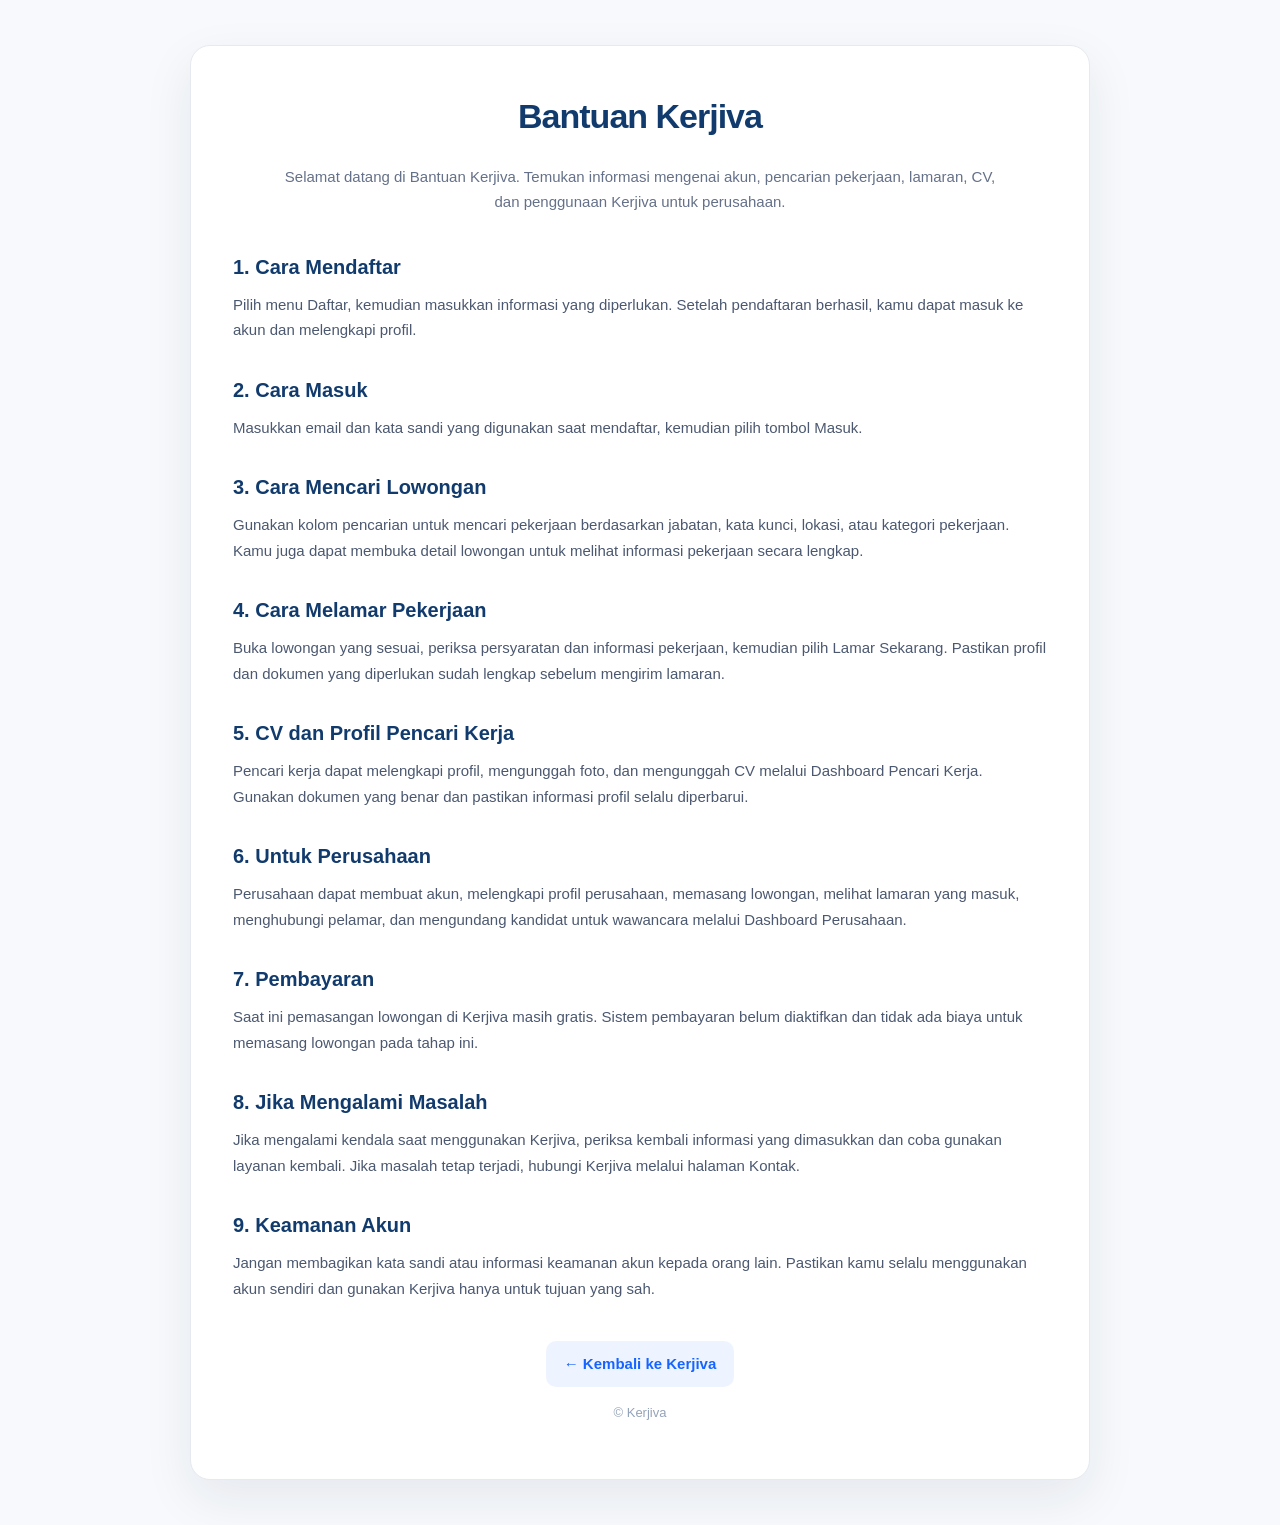
==== commit 8b389541: "Update bantuan.html" ====
--- a/bantuan.html
+++ b/bantuan.html
@@ -5,39 +5,108 @@
   <meta name="viewport" content="width=device-width, initial-scale=1.0">
   <title>Bantuan - Kerjiva</title>
 
-  <style>
-    body {
-      font-family: Arial, sans-serif;
-      line-height: 1.7;
-      margin: 0;
-      padding: 0;
-      background: #f4f7fb;
-      color: #333;
-    }
-
+<style>
+  * {
+    box-sizing: border-box;
+  }
+
+  body {
+    font-family: Inter, Arial, sans-serif;
+    line-height: 1.7;
+    margin: 0;
+    padding: 0;
+    background: #f7f9fc;
+    color: #14213d;
+  }
+
+  .container {
+    width: min(900px, 92%);
+    margin: 45px auto;
+    background: #ffffff;
+    padding: 42px;
+    border-radius: 20px;
+    border: 1px solid #e6eaf0;
+    box-shadow: 0 18px 50px rgba(20, 33, 61, 0.08);
+  }
+
+  h1 {
+    color: #123b6d;
+    text-align: center;
+    font-size: 34px;
+    letter-spacing: -1px;
+    margin: 0 0 18px;
+  }
+
+  #helpIntro {
+    max-width: 720px;
+    margin: 0 auto 35px;
+    text-align: center;
+    color: #657189;
+    font-size: 15px;
+  }
+
+  h2 {
+    color: #123b6d;
+    font-size: 20px;
+    margin-top: 30px;
+    margin-bottom: 8px;
+  }
+
+  p {
+    color: #4b5870;
+    font-size: 15px;
+    margin-top: 0;
+  }
+
+  a {
+    color: #1664ff;
+    font-weight: 700;
+  }
+
+  #helpBackLink {
+    display: inline-block;
+    padding: 10px 18px;
+    background: #eef4ff;
+    border-radius: 10px;
+    text-decoration: none;
+  }
+
+  #helpBackLink:hover {
+    background: #e3edff;
+  }
+
+  #helpCopyright {
+    color: #94a3b8;
+    font-size: 13px;
+  }
+
+  @media (max-width: 560px) {
     .container {
-      max-width: 900px;
-      margin: 40px auto;
-      background: white;
-      padding: 35px;
-      border-radius: 12px;
-      box-shadow: 0 4px 15px rgba(0,0,0,0.08);
+      width: calc(100% - 24px);
+      margin: 20px auto;
+      padding: 25px 20px;
+      border-radius: 16px;
     }
 
     h1 {
-      color: #123b6d;
-      text-align: center;
+      font-size: 28px;
+    }
+
+    #helpIntro {
+      font-size: 14px;
+      margin-bottom: 28px;
     }
 
     h2 {
-      color: #123b6d;
-      margin-top: 30px;
-    }
-
-    a {
-      color: #123b6d;
-    }
-  </style>
+      font-size: 18px;
+      margin-top: 26px;
+    }
+
+    p {
+      font-size: 14px;
+    }
+  }
+</style>
 </head>
 
 <body>
